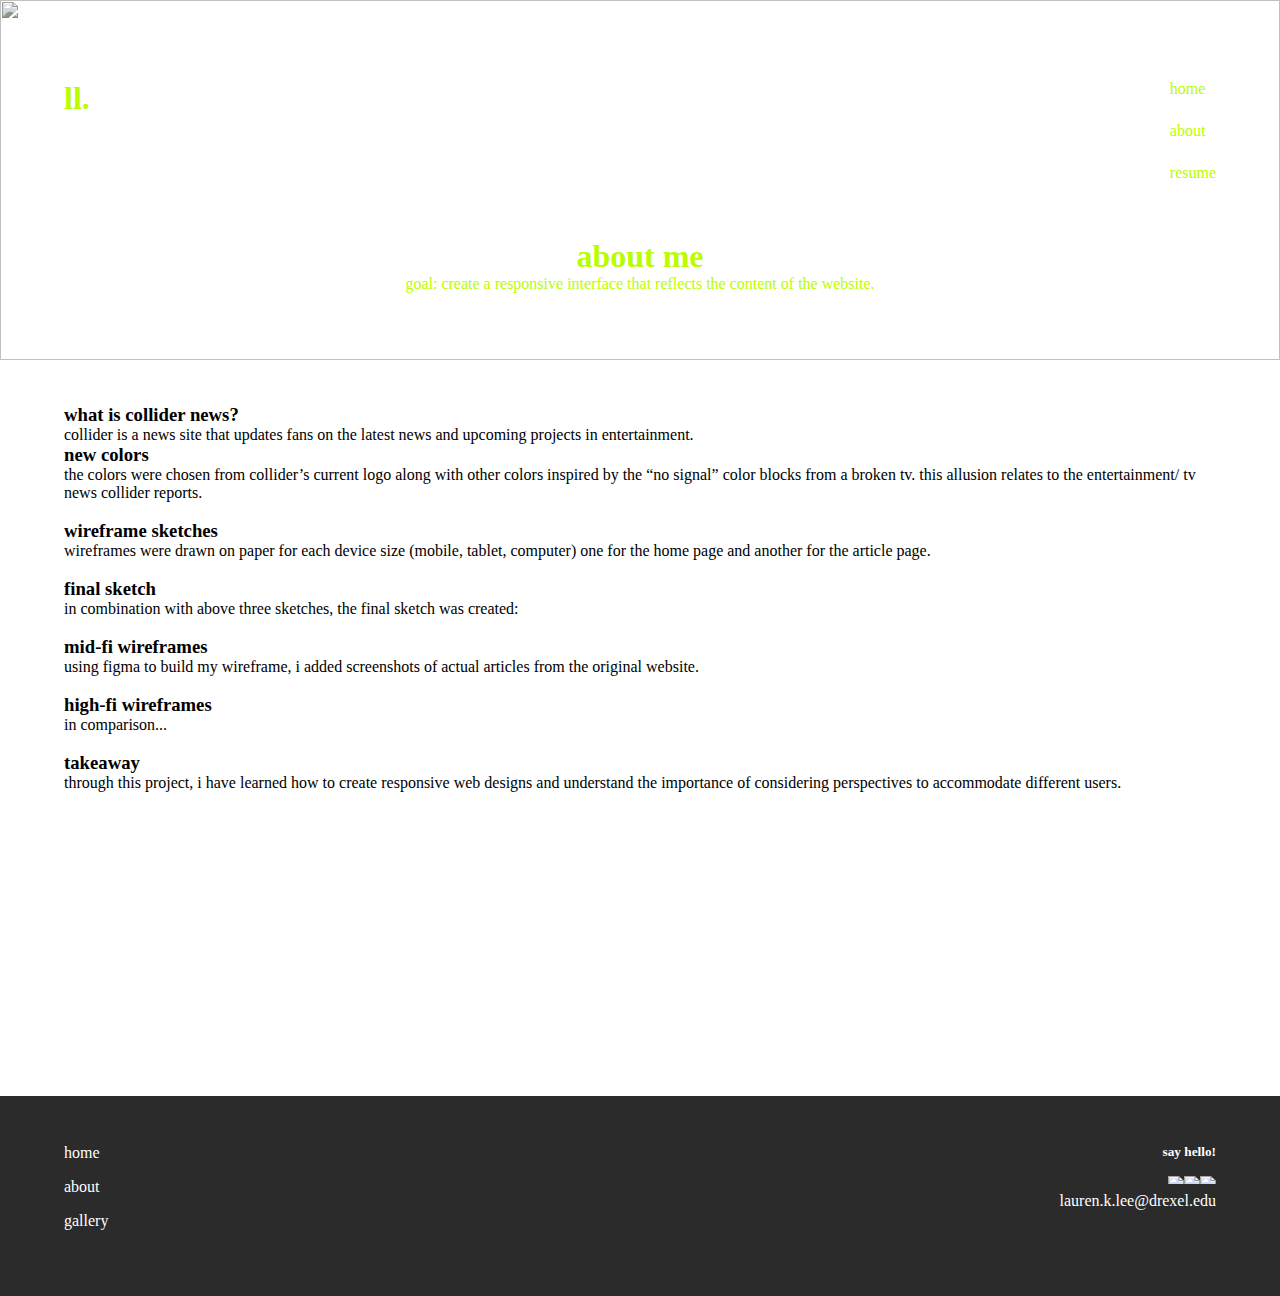
==== about.html @ da5fd1c1 "start menu pages" ====
<!DOCTYPE html>
<html lang="en">
<head>
    <meta charset="UTF-8">
    <meta http-equiv="X-UA-Compatible" content="IE=edge">
    <meta name="viewport" content="width=device-width, initial-scale=1.0">
    <title> About | Lauren Lee</title>
    <link rel="stylesheet" href="style.css"/>
</head>

<body class="entire">
<img src="images/colliderheading.png" class="project__heading-img"/>
    <div class="wrapper">
        <div class="top__container">
            <header class="header">
                <h1 class="logo"> <a href="index.html" class="logo--decoration"> ll. </a> </h1>
                    <menu class="menu">
                        <nav class="nav">
                            <ul class="nav__list">
                                <li class="nav__list-item"> <a href="index.html" class="nav__list-item--color ">home</a></li>
                                <li class="nav__list-item"><a href="about.html" class="nav__list-item--color">about</a> </li>
                                <li class="nav__list-item"><a href="resume.html" class="nav__list-item--color">resume</a></li>
                            </ul>
                        </nav>
                    </menu> 
            </header>
            <!--DO NOT TOUCH ABOVE!!!-->
            <div class="project__heading">
                <h1 class="project__title"> about me </h1>
                <p class="project__about"> 
                    Goal: Create a responsive interface that reflects the content of the website.                
                </p>
            </div>
        </div>
        <main>
            <img>
            <div class="card--noimg">
                <h3> What is Collider News?</h3>
                <p>
                    Collider is a news site that updates fans on the latest news and upcoming projects in entertainment. 
                </p>
            </div>
            <div class="card">
                <h3> New colors</h3>
                <p>
                    The colors were chosen from Collider’s current logo along with other colors inspired by the “no signal” color blocks from a broken TV. This allusion relates to the entertainment/ TV news Collider reports.                 
                </p>
                <img>
            </div>
            <div class="card">
                <h3> Wireframe Sketches</h3>
                <p>
                    Wireframes were drawn on paper for each device size (mobile, tablet, computer) one for the home page and another for the article page.
                 </p>
                <img>
            </div>
            <div class="card">
                <h3> Final Sketch</h3>
                <p>
                    In combination with above three sketches, the final sketch was created:
                 </p>
                <img>
            </div>
            <div class="card">
                <h3> Mid-fi Wireframes</h3>
                <p>
                    Using Figma to build my wireframe, I added screenshots of actual articles from the original website. 
                </p>
                <img>
            </div>
            <div class="card">
                <h3> High-fi Wireframes</h3>
                <p>
                    In comparison...
                 </p>
                <img>
            </div>
            <div class="card">
                <h3> Takeaway</h3>
                <p>
                    Through this project, I have learned how to create responsive web designs and understand the importance of considering perspectives to accommodate different users. 
                </p>
                <img>
            </div>
                
        </main>
    </div>
    <!--DO NOT TOUCH BELOW!!!-->
    <footer>
        <div class="footer__menu">
            <nav class="footer__nav">
                <ul class="footer__nav-list">
                    <li class="footer__list-item footer__nav-list-item"> home</li>
                    <li class="footer__list-item footer__nav-list-item"> about </li>
                    <li class="footer__list-item footer__nav-list-item">gallery</li>
                </ul>
            </nav>
        </div>
        <div class="footer__contact">
            <h5 class="footer__contact--text footer__hello">Say Hello!</h5>
            <ul class="footer__social">
                <li class="footer__list-item footer__list-item-social"><a href="https://instagram.com/laurensfridge" target="_blank" class="social__list-item"><img src="images/icons/instagram.png" class="social__img--size"/> </a></li>
                <li class="footer__list-item footer__list-item-social"><a href="https://tinyurl.com/leelauryoutube" target="_blank" class="social__list-item"> <img src="images/icons/youtube.png" class="social__img--size"/> </a></li>
                <li class="footer__list-item footer__list-item-social"><a href="https://linkedin.com/in/leelaur" target="_blank" class="social__list-item"><img src="images/icons/linkedin.png" class="social__img--size"/></a></li>
            </ul>
            <p class="footer__contact--text">  lauren.k.lee@drexel.edu </p>
        </div>
    </footer>
    
</body>
</html>
---- style.css ----
* {
    border: none; 
    box-sizing: border-box;
    margin: 0;
    padding: 0;
    font-family: 'Sora';
    text-transform: lowercase;
}

:root {
    --green: #BAFC00;
    --white: #fff;
    --off-black: #2B2B2B;
    --black: #000;
}

@font-face {
    font-family: 'Sora';
    src: url('fonts/Sora-Regular.woff2') format('woff2'),
        url('fonts/Sora-Regular.woff') format('woff');
    font-weight: normal;
    font-style: normal;
    font-display: swap;
}
@font-face {
    font-family: 'Sora-Bold';
    src: url('fonts/Sora-Bold.woff2') format('woff2'),
        url('fonts/Sora-Bold.woff') format('woff');
    font-weight: bold;
    font-style: normal;
    font-display: swap;
}
@font-face {
    font-family: 'Sora-Medium';
    src: url('fonts/Sora-Medium.woff2') format('woff2'),
        url('fonts/Sora-Medium.woff') format('woff');
    font-weight: 600;
    font-style: normal;
    font-display: swap;
}

.wrapper {
padding: 5rem 5%;
}



/*Everything on the top*/
.background-img {
    width: 100%;
    position: absolute;
    z-index: -100;
    object-fit: cover;
    height:80vh;
}


.top__container {
    display: flex;
    flex-direction: column;
   width: 100%;
   height: 100%;
   color: var(--green);
}

.logo--decoration{ 
    text-decoration: none;
    color:var(--green);
}
/* header= menu,ll.*/
.header { 
    display: flex; 
    width: 100%;
    align-items:flex-start;
    justify-content: space-between;
    
}

.nav__list-item{
    list-style: none;
    padding-bottom: 1.5rem;
}

.nav__list-item--color {
    color: var(--green);
    text-decoration: none;
}


/*hello my name is...*/
.intro {
    display: flex;
    flex-direction: column;
    align-items: flex-start;
    height: 60vh;
    justify-content: center;

}

.intro__title {
    color: white;
}


/*projects*/
.project {
    display: flex;
    justify-content: center;
    margin-top: 2rem;
}

.project__list {
    list-style-type: none;
    display: grid;
    grid-template-columns:500px 500px;
    grid-template-rows: auto auto;
    gap: 10%;
    justify-content: center;
    margin-top: 2rem;
    margin-bottom: 5rem;
    text-decoration: none;
    
}

.project__list-items :hover {
    color: var(--green);
}
.project__list-items {
    display: grid;
    justify-content: flex-start;
    background-color: var(--off-black);
    padding: 0 2rem;
    height:350px;
    width: 100%;
}


.project__list-text {
    /* padding: 1rem 0 0 1rem; */
    color: var(--white);
    font-size: 60px;
    font-family: 'Sora-Bold';
}
@media screen and (max-width: 1100px) {
    .project__list {
        display: flex;
        flex-direction: column;
        gap: 3rem ; 
    }
}
.project__list-item--link {
    width: 100%;
    height:100%
}

.project__heading {
    padding-top: 2rem;
    display: flex;
    flex-direction: column;
    align-items: center;
    justify-content: flex-start;
    text-align: center;
    height: 20vh;
}

.project__heading-img {
    width: 100%;
    position: absolute;
    z-index: -100;
    object-fit: cover;
    filter: grayscale(0.80);
    height: 40vh;

}
/*footer*/
main {
    min-height: 70vh;
  }

footer {
    background-color: var(--off-black);
    display:flex;
    width: 100%;
    height:200px;
    align-items:flex-start;
    justify-content: space-between;
    padding: 3rem 5%;
}

.footer__list-item {
    color: var(--white);
    list-style: none;
}

.footer__nav-list-item {
    padding-bottom:1rem;
}
.footer__contact {
    display: flex;
    flex-direction: column;
   justify-items: flex-end; 
}

.footer__social{
    display: flex;
    flex-direction: row;
   justify-items: center;
   justify-content: flex-end;
}

.social__img--size {
    height: 50%;
}
.social__list-item {
    color: var(--green);
    text-decoration: none;
    display: flex;
    justify-content: flex-end;
}
.footer__list-item-social {
    display: flex;
    justify-content: flex-end;
    color: var(--white);
    list-style: none;
}

.footer__contact--text { 
    color: var(--white);
    align-self: flex-end;
}

.footer__contact--mail { 
    color: var(--white);
    text-decoration: none;
}

.footer__contact--mail:hover { 
    color: var(--green);
    text-decoration: underline;
}
.footer__hello {
    margin-bottom: 1rem;
    size: 10px;
}
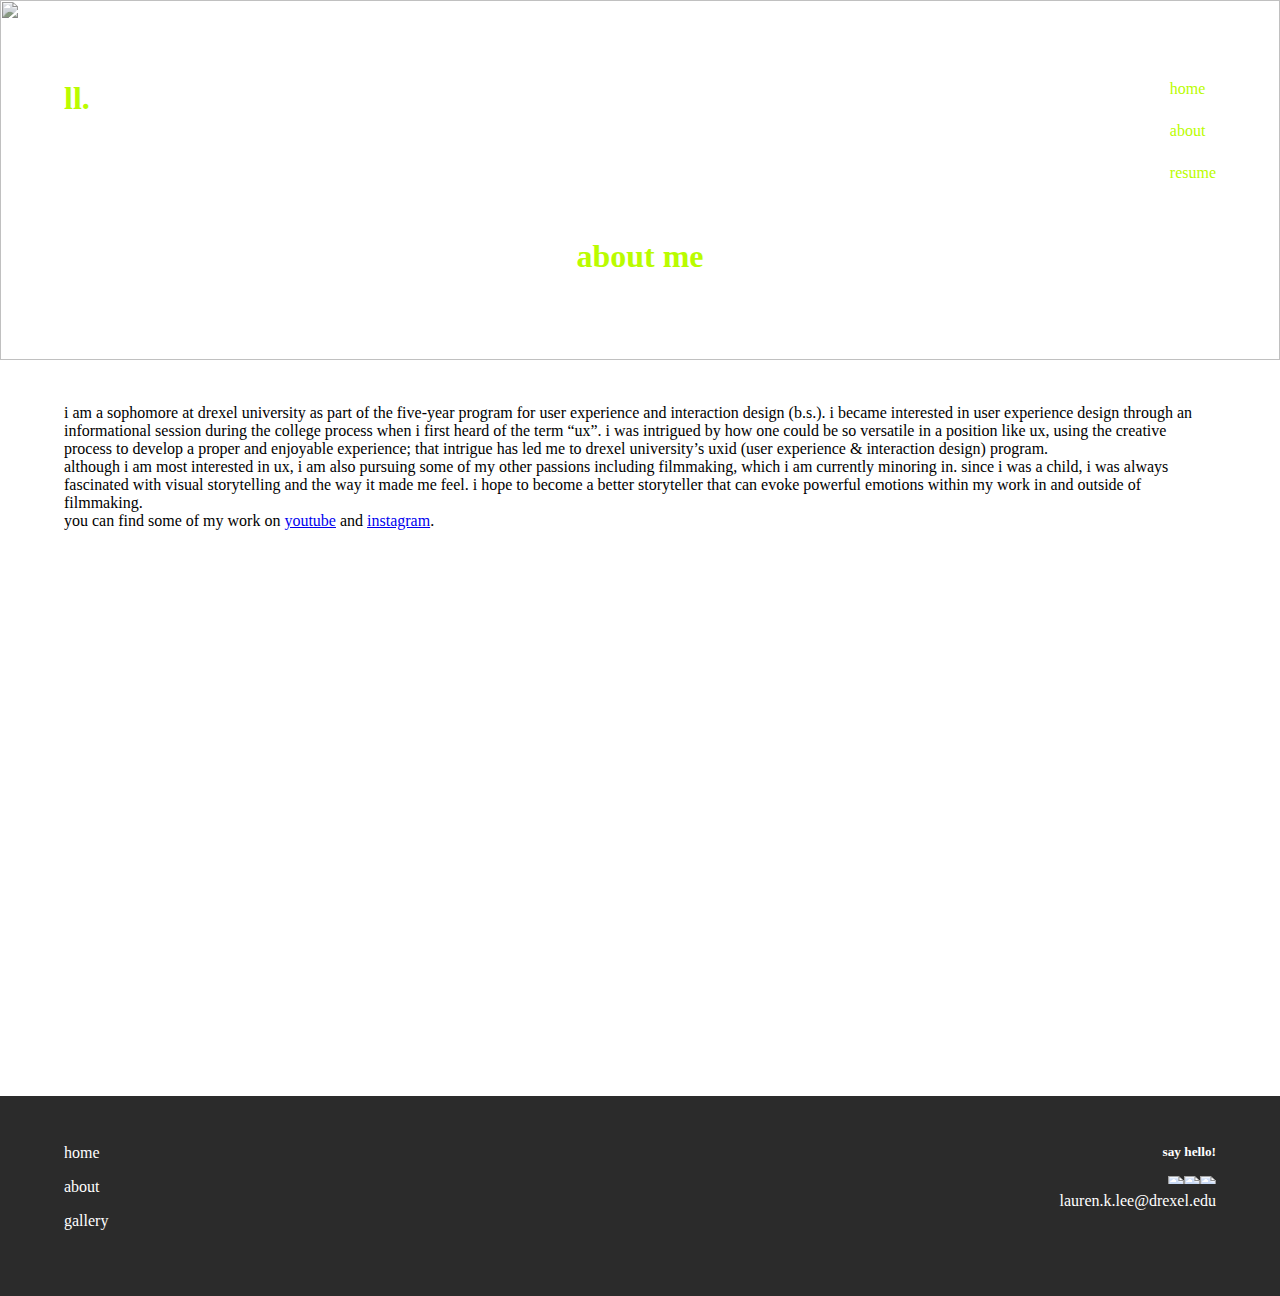
==== commit d75c0494: "about and resume content" ====
--- a/about.html
+++ b/about.html
@@ -27,62 +27,24 @@
             <!--DO NOT TOUCH ABOVE!!!-->
             <div class="project__heading">
                 <h1 class="project__title"> about me </h1>
-                <p class="project__about"> 
-                    Goal: Create a responsive interface that reflects the content of the website.                
-                </p>
             </div>
         </div>
         <main>
             <img>
-            <div class="card--noimg">
-                <h3> What is Collider News?</h3>
+            <div>
                 <p>
-                    Collider is a news site that updates fans on the latest news and upcoming projects in entertainment. 
+                   I am a sophomore at Drexel University as part of the five-year program for User Experience and Interaction Design (B.S.). I became interested in user experience design through an informational session during the college process when I first heard of the term “UX”. 
+                    I was intrigued by how one could be so versatile in a position like UX, using the creative process to develop a proper and enjoyable experience; that intrigue has led me to Drexel University’s UXID (user experience & interaction design) program.
+               </p>
+                <p>
+                    Although I am most interested in UX, I am also pursuing some of my other passions including filmmaking, which I am currently minoring in. Since I was a child, I was always fascinated with visual storytelling and the way it made me feel. I hope to become a better storyteller that can evoke powerful emotions within my work in and outside of filmmaking.              
+
+                </p>
+                <p>
+                    You can find some of my work on <a href="https://tinyurl.com/leelauryoutube" target="_blank">Youtube</a> and <a href="https://instagram.com/laurensfridge" target="_blank">Instagram</a>.
                 </p>
             </div>
-            <div class="card">
-                <h3> New colors</h3>
-                <p>
-                    The colors were chosen from Collider’s current logo along with other colors inspired by the “no signal” color blocks from a broken TV. This allusion relates to the entertainment/ TV news Collider reports.                 
-                </p>
-                <img>
-            </div>
-            <div class="card">
-                <h3> Wireframe Sketches</h3>
-                <p>
-                    Wireframes were drawn on paper for each device size (mobile, tablet, computer) one for the home page and another for the article page.
-                 </p>
-                <img>
-            </div>
-            <div class="card">
-                <h3> Final Sketch</h3>
-                <p>
-                    In combination with above three sketches, the final sketch was created:
-                 </p>
-                <img>
-            </div>
-            <div class="card">
-                <h3> Mid-fi Wireframes</h3>
-                <p>
-                    Using Figma to build my wireframe, I added screenshots of actual articles from the original website. 
-                </p>
-                <img>
-            </div>
-            <div class="card">
-                <h3> High-fi Wireframes</h3>
-                <p>
-                    In comparison...
-                 </p>
-                <img>
-            </div>
-            <div class="card">
-                <h3> Takeaway</h3>
-                <p>
-                    Through this project, I have learned how to create responsive web designs and understand the importance of considering perspectives to accommodate different users. 
-                </p>
-                <img>
-            </div>
-                
+           
         </main>
     </div>
     <!--DO NOT TOUCH BELOW!!!-->
--- a/style.css
+++ b/style.css
@@ -85,7 +85,6 @@
     color: var(--green);
     text-decoration: none;
 }
-
 
 /*hello my name is...*/
 .intro {
@@ -122,9 +121,7 @@
     
 }
 
-.project__list-items :hover {
-    color: var(--green);
-}
+
 .project__list-items {
     display: grid;
     justify-content: flex-start;
@@ -141,6 +138,10 @@
     font-size: 60px;
     font-family: 'Sora-Bold';
 }
+
+.project__list-items:hover .project__list-text {
+    color: var(--green);
+}
 @media screen and (max-width: 1100px) {
     .project__list {
         display: flex;
@@ -148,6 +149,20 @@
         gap: 3rem ; 
     }
 }
+
+/* 320px -- projects */
+@media screen and (max-width: 320px) {
+    .project__list-items {
+        width: 300px;
+        display: flex;
+        justify-content: center;
+        padding:0 10px;
+    }
+    /* .project__list-text {
+        align-content: center;
+    } */
+    
+}
 .project__list-item--link {
     width: 100%;
     height:100%
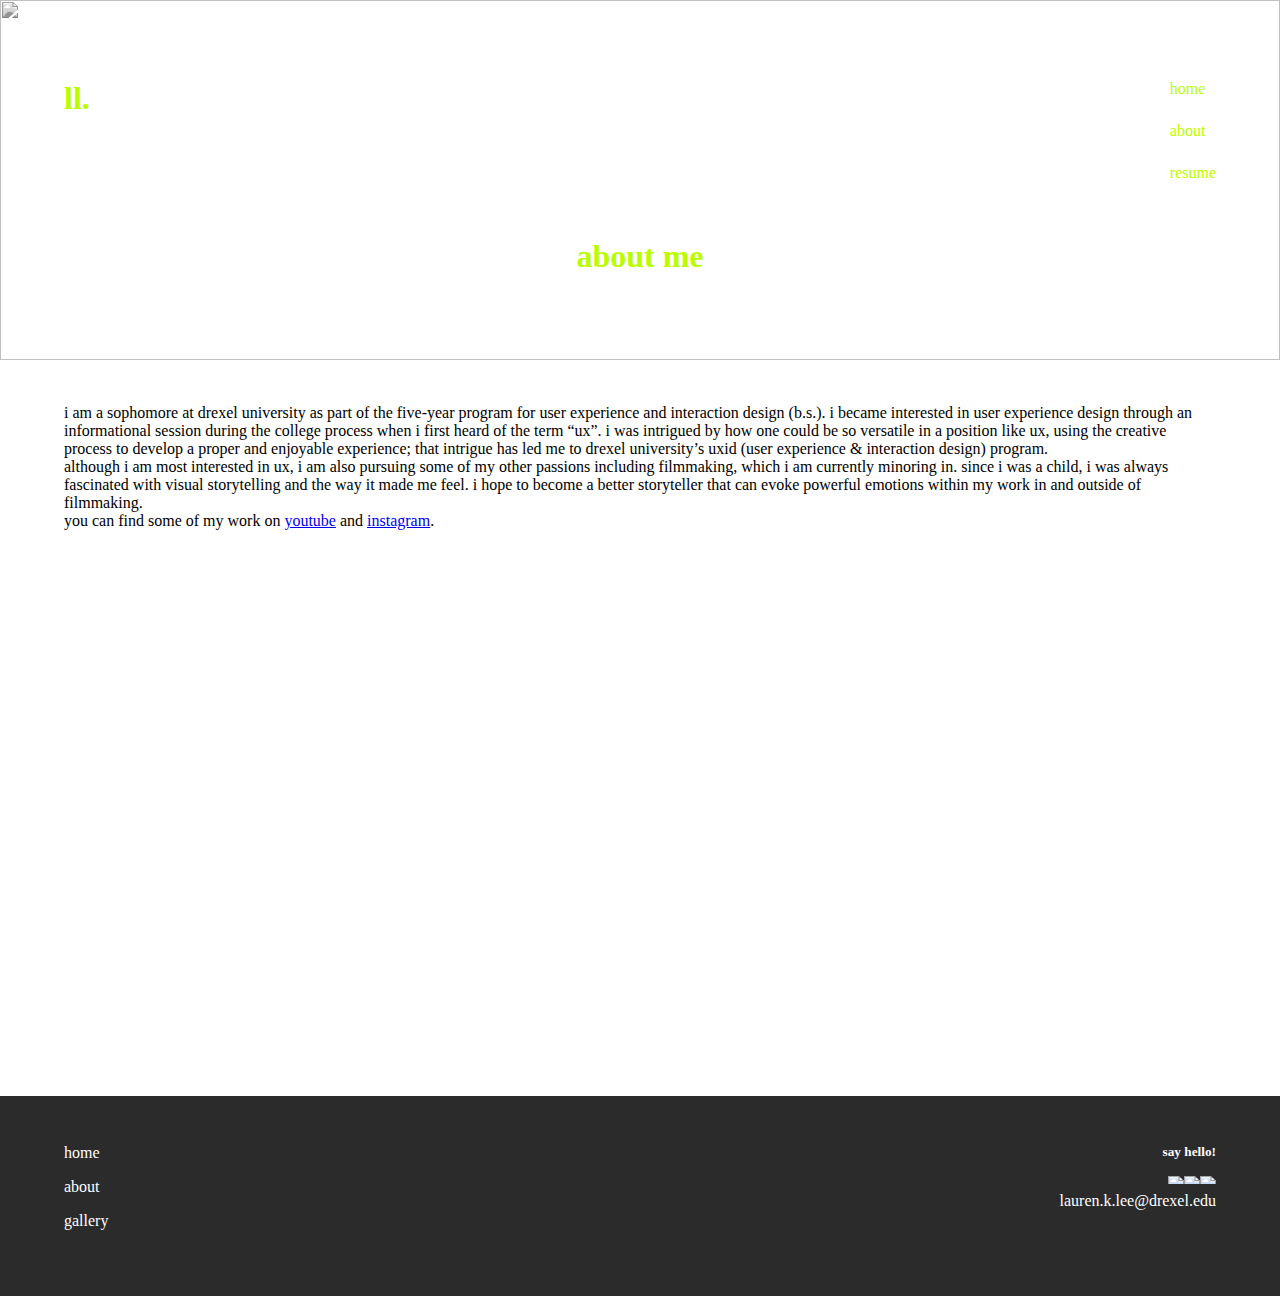
==== commit 6c6620f2: "images (minus cool math)" ====
--- a/about.html
+++ b/about.html
@@ -9,7 +9,7 @@
 </head>
 
 <body class="entire">
-<img src="images/colliderheading.png" class="project__heading-img"/>
+<img src="images/heading/aboutheading.png" class="project__heading-img"/>
     <div class="wrapper">
         <div class="top__container">
             <header class="header">
@@ -30,7 +30,7 @@
             </div>
         </div>
         <main>
-            <img>
+            <img src="images/aboutimg.png" alt="" class="project__img"/>
             <div>
                 <p>
                    I am a sophomore at Drexel University as part of the five-year program for User Experience and Interaction Design (B.S.). I became interested in user experience design through an informational session during the college process when I first heard of the term “UX”. 
--- a/style.css
+++ b/style.css
@@ -111,7 +111,7 @@
 .project__list {
     list-style-type: none;
     display: grid;
-    grid-template-columns:500px 500px;
+    grid-template-columns:700px 700px;
     grid-template-rows: auto auto;
     gap: 10%;
     justify-content: center;
@@ -128,7 +128,6 @@
     background-color: var(--off-black);
     padding: 0 2rem;
     height:350px;
-    width: 100%;
 }
 
 
@@ -181,16 +180,22 @@
 .project__heading-img {
     width: 100%;
     position: absolute;
-    z-index: -100;
+    z-index: -200;
     object-fit: cover;
-    filter: grayscale(0.80);
     height: 40vh;
-
-}
+    filter: grayscale(10);
+    transform: scale (0.7);
+    overflow: hidden;
+}
+/* all images for now*/
+.project__img {
+    width: 50px;
+}
+
 /*footer*/
 main {
     min-height: 70vh;
-  }
+}
 
 footer {
     background-color: var(--off-black);
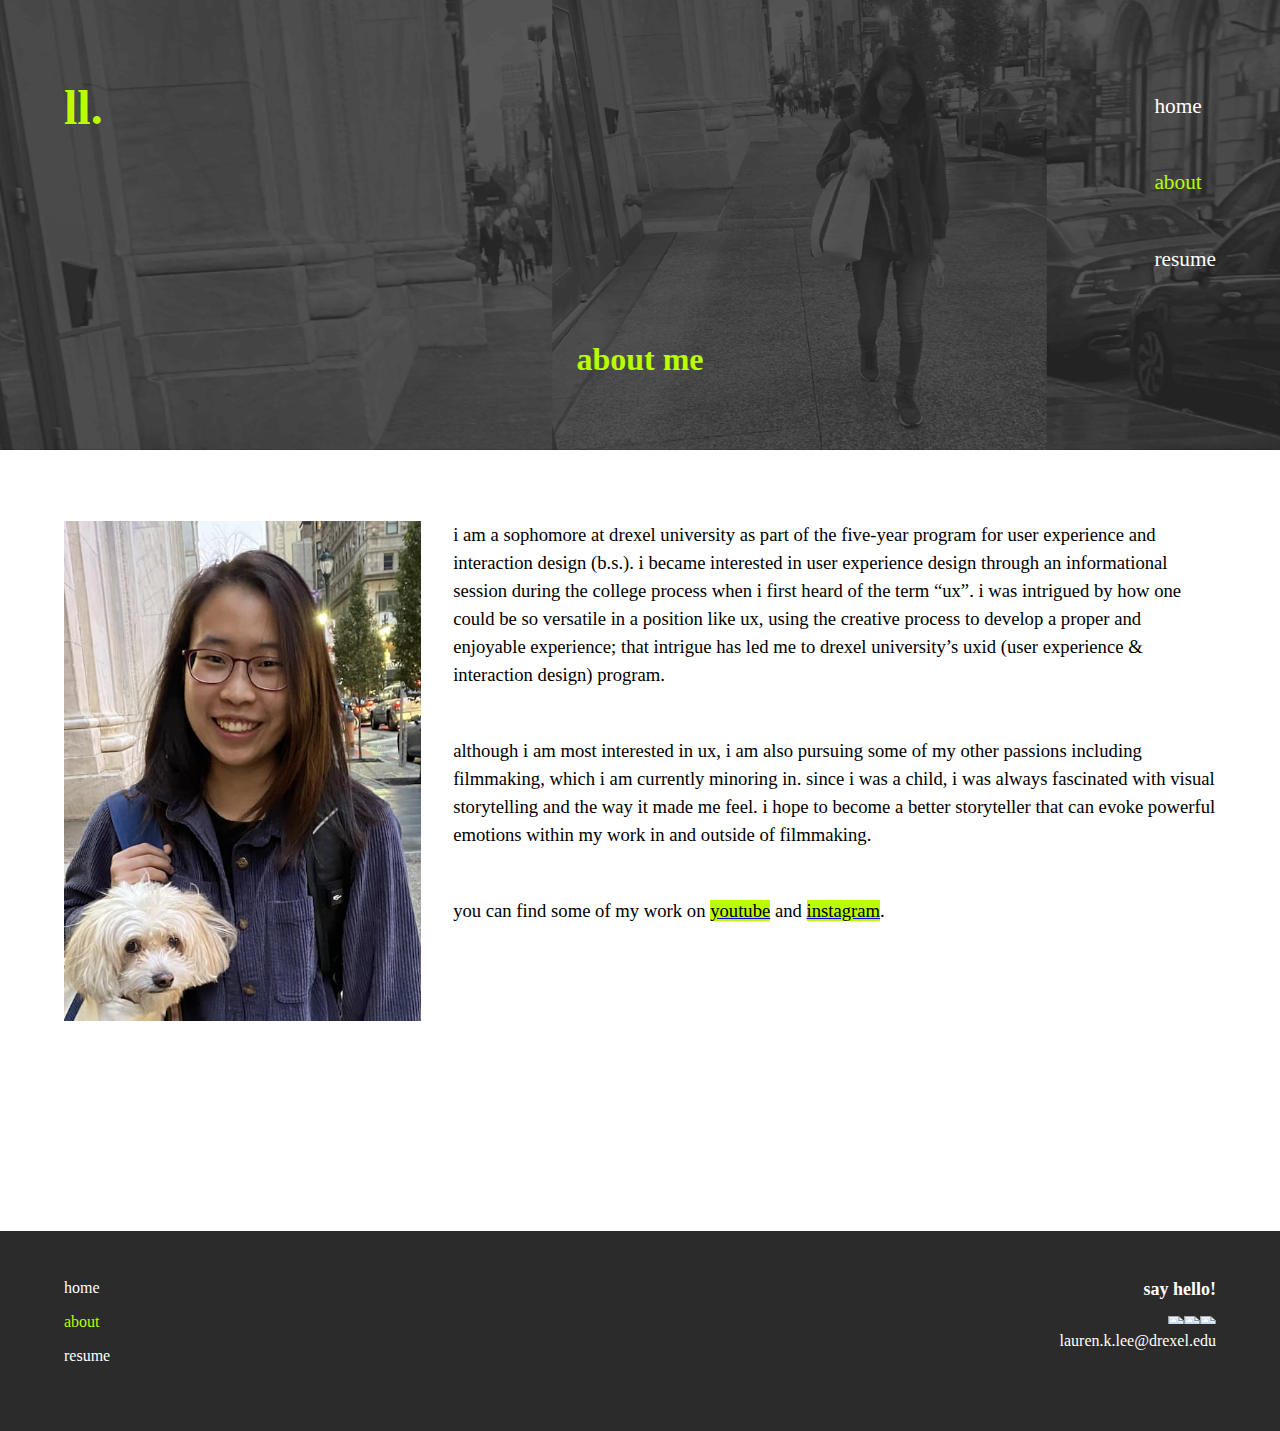
==== commit e31e1961: "optomize images, fix margins" ====
--- a/about.html
+++ b/about.html
@@ -9,7 +9,7 @@
 </head>
 
 <body class="entire">
-<img src="images/heading/aboutheading.png" class="project__heading-img"/>
+<img src="images/heading/aboutheading.jpg" class="project__heading-img"/>
     <div class="wrapper">
         <div class="top__container">
             <header class="header">
@@ -18,7 +18,7 @@
                         <nav class="nav">
                             <ul class="nav__list">
                                 <li class="nav__list-item"> <a href="index.html" class="nav__list-item--color ">home</a></li>
-                                <li class="nav__list-item"><a href="about.html" class="nav__list-item--color">about</a> </li>
+                                <li class="nav__list-item"><a href="about.html" class="nav__list-item--color" style= "color:#BAFC00">about</a> </li>
                                 <li class="nav__list-item"><a href="resume.html" class="nav__list-item--color">resume</a></li>
                             </ul>
                         </nav>
@@ -29,19 +29,19 @@
                 <h1 class="project__title"> about me </h1>
             </div>
         </div>
-        <main>
-            <img src="images/aboutimg.png" alt="" class="project__img"/>
+        <main class="about__wrapper">
+            <img src="images/aboutimg.jpg" alt="lauren and dog" class="about__img"/>
             <div>
-                <p>
+                <p class="about__text">
                    I am a sophomore at Drexel University as part of the five-year program for User Experience and Interaction Design (B.S.). I became interested in user experience design through an informational session during the college process when I first heard of the term “UX”. 
                     I was intrigued by how one could be so versatile in a position like UX, using the creative process to develop a proper and enjoyable experience; that intrigue has led me to Drexel University’s UXID (user experience & interaction design) program.
                </p>
-                <p>
+                <p class="about__text">
                     Although I am most interested in UX, I am also pursuing some of my other passions including filmmaking, which I am currently minoring in. Since I was a child, I was always fascinated with visual storytelling and the way it made me feel. I hope to become a better storyteller that can evoke powerful emotions within my work in and outside of filmmaking.              
 
                 </p>
-                <p>
-                    You can find some of my work on <a href="https://tinyurl.com/leelauryoutube" target="_blank">Youtube</a> and <a href="https://instagram.com/laurensfridge" target="_blank">Instagram</a>.
+                <p class="about__text">
+                    You can find some of my work on <a href="https://tinyurl.com/leelauryoutube" target="_blank"><mark>Youtube</mark></a> and <a href="https://instagram.com/laurensfridge" target="_blank"><mark>Instagram</mark></a>.
                 </p>
             </div>
            
@@ -52,9 +52,9 @@
         <div class="footer__menu">
             <nav class="footer__nav">
                 <ul class="footer__nav-list">
-                    <li class="footer__list-item footer__nav-list-item"> home</li>
-                    <li class="footer__list-item footer__nav-list-item"> about </li>
-                    <li class="footer__list-item footer__nav-list-item">gallery</li>
+                    <li class="footer__list-item footer__nav-list-item"> <a href="index.html" class="nav__list-item--color ">home</a></li>
+                    <li class="footer__list-item footer__nav-list-item"> <a href="about.html" class="nav__list-item--color " style="color:#BAFC00">about</a> </li>
+                    <li class="footer__list-item footer__nav-list-item"><a href="resume.html" class="nav__list-item--color ">resume</a></li>
                 </ul>
             </nav>
         </div>
@@ -65,7 +65,11 @@
                 <li class="footer__list-item footer__list-item-social"><a href="https://tinyurl.com/leelauryoutube" target="_blank" class="social__list-item"> <img src="images/icons/youtube.png" class="social__img--size"/> </a></li>
                 <li class="footer__list-item footer__list-item-social"><a href="https://linkedin.com/in/leelaur" target="_blank" class="social__list-item"><img src="images/icons/linkedin.png" class="social__img--size"/></a></li>
             </ul>
-            <p class="footer__contact--text">  lauren.k.lee@drexel.edu </p>
+            <p class="footer__contact--text"> 
+                <a href="mailto:lauren.k.lee@drexel.edu" class="footer__contact--mail">
+                  lauren.k.lee@drexel.edu  
+                </a> 
+            </p>
         </div>
     </footer>
     
--- a/style.css
+++ b/style.css
@@ -43,8 +43,16 @@
 padding: 5rem 5%;
 }
 
-
-
+/*font-sizes*/
+h3 {
+    font-size: 24px;
+}
+h4 {
+    font-size: 20px;
+}
+h5 {
+    font-size: 18px;;
+}
 /*Everything on the top*/
 .background-img {
     width: 100%;
@@ -66,6 +74,8 @@
 .logo--decoration{ 
     text-decoration: none;
     color:var(--green);
+    font-size: 3rem;
+    font-family: 'Sora-Bold';
 }
 /* header= menu,ll.*/
 .header { 
@@ -73,16 +83,17 @@
     width: 100%;
     align-items:flex-start;
     justify-content: space-between;
-    
 }
 
 .nav__list-item{
     list-style: none;
     padding-bottom: 1.5rem;
+    font-size: 16pt;
+    line-height: 2.45;
 }
 
 .nav__list-item--color {
-    color: var(--green);
+    color: var(--white);
     text-decoration: none;
 }
 
@@ -91,67 +102,94 @@
     display: flex;
     flex-direction: column;
     align-items: flex-start;
-    height: 60vh;
+    height: 50vh;
     justify-content: center;
 
 }
 
 .intro__title {
     color: white;
-}
-
-
-/*projects*/
-.project {
+    font-size: 3;
+    margin-bottom: 0.5rem;
+    font-family: 'Sora-Medium';
+}
+.intro__about {
+    font-size: 1.5rem;
+}
+
+
+/*projects HOME*/
+.project-home {
     display: flex;
     justify-content: center;
     margin-top: 2rem;
-}
-
-.project__list {
-    list-style-type: none;
+    margin: 2rem 2rem 0;
+}
+
+
+.project-home__grid {
     display: grid;
-    grid-template-columns:700px 700px;
-    grid-template-rows: auto auto;
-    gap: 10%;
+    grid-template-columns: 50% 50%;
+    grid-template-rows: 300px 300px;
+    gap: 5rem;
     justify-content: center;
     margin-top: 2rem;
     margin-bottom: 5rem;
-    text-decoration: none;
+    width: 100%;
+    transition-timing-function: 1s ease-in-out;
+    /* text-decoration: none; */
+}
+
+.project-home__card {
+    background-color: var(--off-black);
+    min-height: 300px;
+}
+.project-home__card-text {
+    /* padding: 1rem 0 0 1rem; */
+    color: var(--white);
+    font-size: 32px;
+    font-family: 'Sora-Bold';
+}
+
+.project-home__card--link {
+   text-decoration: none;
     
 }
 
-
-.project__list-items {
-    display: grid;
-    justify-content: flex-start;
-    background-color: var(--off-black);
-    padding: 0 2rem;
-    height:350px;
-}
-
-
-.project__list-text {
-    /* padding: 1rem 0 0 1rem; */
-    color: var(--white);
-    font-size: 60px;
-    font-family: 'Sora-Bold';
-}
-
-.project__list-items:hover .project__list-text {
+.project-home__card:hover .project-home__card-text {
     color: var(--green);
 }
+.project-home__card:hover {
+    transform: scale(1.1);
+    box-shadow: 0 3px 10px rgb(0 0 0 / 0.2);
+}
+.project-home__card--collider:hover {
+    background-image: url("images/collider/colliderthumb.jpg");
+    background-size: 500px 400px;
+}
+.project-home__card--excel:hover {
+    background-image: url("images/excel/excelthumb.jpg");
+    background-size: 500px 400px;
+}
+.project-home__card--wallet:hover {
+    background-image: url("images/wallet/walletthumb.jpg");
+    background-size: 500px 400px;
+}
+.project-home__card--coolmath:hover {
+    background-image: url("images/coolmath/coolmaththumb.jpg");
+    background-size: 500px 400px;
+}
 @media screen and (max-width: 1100px) {
-    .project__list {
-        display: flex;
-        flex-direction: column;
-        gap: 3rem ; 
+    .project-home__grid {
+        display: grid;
+        grid-template-columns: 1fr;
+        /* grid-row: 1fr 1fr 1fr 1fr; */
     }
 }
 
 /* 320px -- projects */
 @media screen and (max-width: 320px) {
-    .project__list-items {
+    .project-home__card {
         width: 300px;
         display: flex;
         justify-content: center;
@@ -162,11 +200,14 @@
     } */
     
 }
-.project__list-item--link {
-    width: 100%;
-    height:100%
-}
-
+
+/* Projects PAGES */
+.project-wrapper{
+    max-width: 900px;
+    padding-top: 2rem;
+    margin: 0 auto;
+    line-height: 1.5;
+}
 .project__heading {
     padding-top: 2rem;
     display: flex;
@@ -176,22 +217,196 @@
     text-align: center;
     height: 20vh;
 }
+.project__title {
+    font-size: 32px;
+}
+.project__about {
+    margin: 1rem;
+    font-size: 20px;
+}
 
 .project__heading-img {
     width: 100%;
     position: absolute;
     z-index: -200;
     object-fit: cover;
-    height: 40vh;
+    height: 50vh;
     filter: grayscale(10);
     transform: scale (0.7);
     overflow: hidden;
 }
 /* all images for now*/
 .project__img {
-    width: 50px;
-}
-
+    width:100%;
+display:block;
+margin:auto;
+text-align: center;
+}
+
+.project__img--custom-1 {
+    margin: 2rem 0;
+}
+
+.project__img--custom-flex{
+    display: flex;
+    justify-content: space-between;
+    margin: 2rem 0;
+}
+
+.project__img--tall-resize {
+max-width: 50%;
+margin: 0 auto;
+padding: 2rem 0;
+}
+
+@media screen and (max-width: 320px) {
+    .project-wrapper {
+        max-width: 300px;
+    }   
+}
+
+.project__section{
+    align-content: center;
+    margin: 3rem 0;
+}
+
+.project__list {
+    padding-left:3rem;
+    line-height: 2;
+}
+.project__text {
+    font-size: 18px;
+}
+.text--bold {
+    font-family: 'Sora-Bold';
+    margin-bottom: 1.5rem;
+}
+
+
+/* resume*/
+.resume {
+    margin-top: 2rem;
+}
+.resume__name {
+    font-size: 28px;
+    /* text-align: center; */
+}
+.resume__paper {
+    display: flex;
+    flex-direction: column;
+    max-width: 1200px;
+    margin: 0 auto;
+}
+.resume__top {
+    text-align: center;
+}
+
+mark {
+    background-color: var(--green);
+    color: var(--black);
+}
+.resume__contact {
+    margin-top: 1rem;
+    /* text-align: center; */
+}
+.resume__contact--mail-black {
+    color: var(--black);
+    text-decoration: none;
+}
+
+.line {
+    display: block;
+    width:100%;
+    margin-top: 1rem;
+    border-bottom: 1px solid;
+}
+
+.resume__section { 
+    margin: 2rem 0;
+    display: grid;
+    grid-template-columns: 1fr 1fr;
+    grid-template-rows: auto;
+    align-content: center;
+    line-height: 1.5;
+    /* display: flex;
+    justify-content: space-between;
+    flex-wrap: wrap;
+    margin: 2rem 0; */
+}
+.resume__content{
+    align-content: flex-start;
+    justify-content: flex-end;
+
+}
+.resume__section-title {
+    margin-bottom: 1.5rem;
+}
+.resume__content--space {
+    margin-bottom: 1.5rem;
+}
+
+.resume__content-list-item {
+    margin-left: 2rem;
+}
+
+
+
+@media screen and (max-width: 1100px) {
+    .resume__section {
+        display: flex;
+        flex-direction: column;
+    }
+}
+.resume__btn {
+    background-color: var(--green);
+    border: solid 1px;
+    padding: 15px 32px;
+    display: block;
+    margin: 0 auto;
+}
+.resume__btn:hover {
+    box-shadow: 0 3px 10px rgb(0 0 0 / 0.2);
+    color: var(--off-black) 1;
+}
+.resume__btn--deco {
+    text-decoration: none;
+    color: var(--off-black);
+}
+.resume__btn--space {
+    margin: 2rem 0;
+}
+
+/* about page */
+.about__wrapper {
+    margin-top: 2rem;
+    display: flex;
+    justify-content: space-between;
+}
+@media screen and (max-width: 1000px) {
+    .about__wrapper {
+        margin-top: 2rem;
+        display: flex;
+        flex-direction: column;
+        justify-content: center;
+    }
+    .about__img {
+        margin-bottom: 2rem;
+        object-fit: cover;
+        
+        
+    }
+
+}
+.about__img {
+    max-width: 400px;
+    max-height: 500px;
+    margin-right: 2rem;
+}
+.about__text{
+    margin-bottom: 3rem;
+    font-size: 14pt;
+    line-height: 1.5;
+}
 /*footer*/
 main {
     min-height: 70vh;
